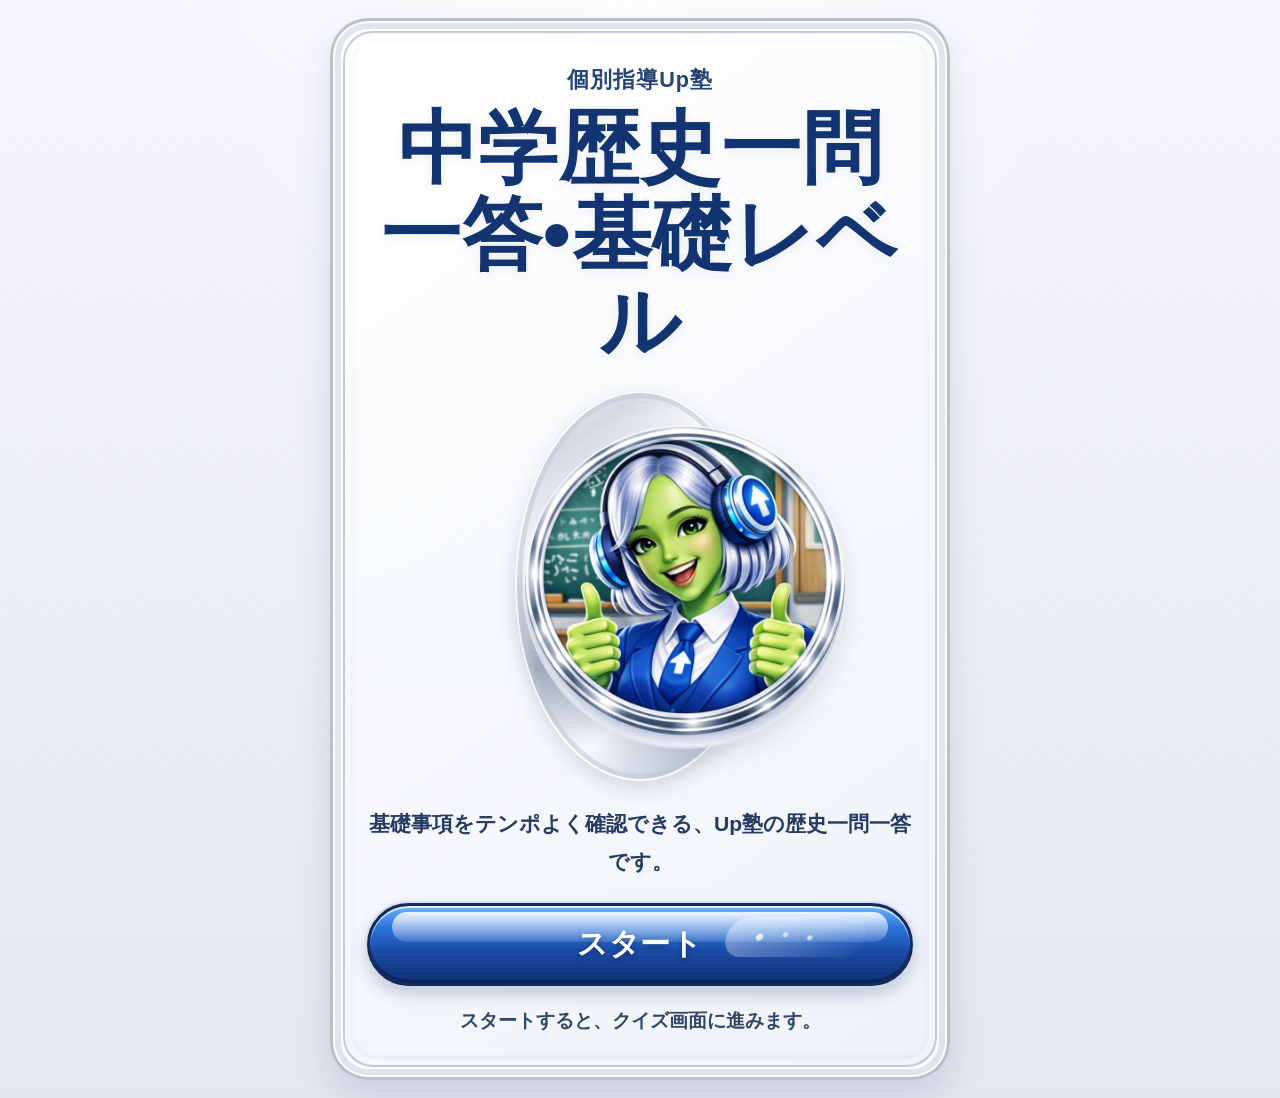
==== index.html @ de57b57d "Update index.html" ====
<!doctype html>
<html lang="ja">
<head>
  <meta charset="UTF-8" />
  <meta name="viewport" content="width=device-width, initial-scale=1.0, viewport-fit=cover" />
  <meta name="theme-color" content="#2f6fb7" />
  <title>中学歴史一問一答
    基礎レベル</title>
<style>
  :root {
    --bg-top: #f7f8fc;
    --bg-bottom: #e4e7f0;
    --panel-outer: #bcc4d5;
    --panel-mid: #eef2f8;
    --panel-inner: #ffffff;
    --text-main: #143a73;
    --text-sub: #51627e;
    --navy-deep: #123470;
    --blue-1: #6fb5ff;
    --blue-2: #2b73dc;
    --blue-3: #1b4da8;
    --blue-4: #0f2f72;
  }

  * {
    box-sizing: border-box;
  }

  html {
    -webkit-text-size-adjust: 100%;
  }

  body {
    margin: 0;
    min-height: 100svh;
    display: grid;
    place-items: center;
    padding:
      max(18px, env(safe-area-inset-top))
      14px
      max(18px, env(safe-area-inset-bottom));
    font-family: "Yu Gothic UI", "Hiragino Kaku Gothic ProN", "Yu Gothic", sans-serif;
    color: var(--text-main);
    background:
      radial-gradient(circle at top, rgba(255,255,255,0.92) 0%, rgba(255,255,255,0) 34%),
      linear-gradient(180deg, var(--bg-top) 0%, var(--bg-bottom) 100%);
    position: relative;
    overflow-x: hidden;
  }

  body::before {
    content: "";
    position: fixed;
    inset: 0;
    pointer-events: none;
    opacity: 0.22;
    background:
      repeating-linear-gradient(
        45deg,
        rgba(120, 130, 155, 0.04) 0px,
        rgba(120, 130, 155, 0.04) 2px,
        transparent 2px,
        transparent 8px
      ),
      repeating-linear-gradient(
        -45deg,
        rgba(120, 130, 155, 0.03) 0px,
        rgba(120, 130, 155, 0.03) 2px,
        transparent 2px,
        transparent 10px
      );
  }

  .cover-card {
    width: min(100%, 620px);
    position: relative;
    text-align: center;
    border-radius: 38px;
    padding: clamp(24px, 5vw, 40px) clamp(18px, 4vw, 34px);
    background:
      linear-gradient(145deg, rgba(255,255,255,0.95), rgba(239,243,249,0.95));
    border: 3px solid rgba(161, 170, 188, 0.72);
    box-shadow:
      0 0 0 2px rgba(255,255,255,0.95) inset,
      0 0 0 8px rgba(199, 206, 220, 0.52) inset,
      0 0 0 12px rgba(255,255,255,0.72) inset,
      0 16px 36px rgba(40, 58, 98, 0.14);
  }

  .cover-card::before {
    content: "";
    position: absolute;
    inset: 10px;
    border-radius: 30px;
    border: 2px solid rgba(146, 158, 184, 0.52);
    pointer-events: none;
  }

  .cover-card::after {
    content: "";
    position: absolute;
    inset: 18px;
    border-radius: 24px;
    box-shadow:
      0 1px 0 rgba(255,255,255,0.95) inset,
      0 -2px 8px rgba(127, 138, 165, 0.12) inset;
    pointer-events: none;
  }

  .cover-school {
    margin: 4px 0 12px;
    font-size: clamp(1rem, 2.8vw, 1.35rem);
    font-weight: 800;
    letter-spacing: 0.05em;
    color: #254675;
  }

  .cover-title {
    margin: 0;
    font-size: clamp(2.7rem, 9vw, 5rem);
    line-height: 1.08;
    letter-spacing: 0.01em;
    font-weight: 900;
    color: var(--navy-deep);
    text-shadow:
      0 1px 0 rgba(255,255,255,0.9),
      0 2px 10px rgba(27, 59, 116, 0.08);
  }

  .cover-image-wrap {
    display: flex;
    justify-content: center;
    margin: 26px 0 24px;
  }

  .cover-image-ring {
    position: relative;
    width: min(250px, 58vw);
    aspect-ratio: 1 / 1;
    border-radius: 50%;
    padding: 10px;
    background:
      linear-gradient(145deg, #fefefe 0%, #d3d8e3 16%, #ffffff 30%, #a8b2c4 52%, #f9fbff 72%, #c9d1df 86%, #f7f9fd 100%);
    box-shadow:
      0 0 0 2px rgba(255,255,255,0.95) inset,
      0 0 0 7px rgba(193, 200, 214, 0.55) inset,
      0 8px 20px rgba(41, 57, 91, 0.16);
  }

.cover-image {
  display: block;
  width: min(320px, 72vw);
  height: auto;
  margin: 26px auto 24px;
  border-radius: 50%;
  box-shadow:
    0 10px 26px rgba(41, 57, 91, 0.16),
    0 0 0 2px rgba(255,255,255,0.78);
}
  
  .cover-copy {
    margin: 0 0 22px;
    font-size: clamp(1.08rem, 3vw, 1.32rem);
    line-height: 1.8;
    font-weight: 800;
    color: #263b61;
  }

  .cover-start {
    position: relative;
    isolation: isolate;
    display: inline-flex;
    align-items: center;
    justify-content: center;
    width: 100%;
    min-height: 78px;
    padding: 18px 20px;
    border-radius: 999px;
    border: 3px solid #162a59;
    text-decoration: none;
    color: #ffffff;
    font-size: clamp(1.35rem, 4.8vw, 1.9rem);
    font-weight: 900;
    letter-spacing: 0.02em;
    background:
      linear-gradient(180deg, var(--blue-1) 0%, var(--blue-2) 28%, var(--blue-3) 58%, var(--blue-4) 100%);
    box-shadow:
      0 2px 0 rgba(255,255,255,0.72) inset,
      0 -3px 0 rgba(9, 18, 52, 0.48) inset,
      0 0 0 2px rgba(209, 217, 232, 0.78),
      0 8px 18px rgba(19, 44, 92, 0.24);
    text-shadow: 0 2px 6px rgba(0,0,0,0.36);
  }

  .cover-start::before {
    content: "";
    position: absolute;
    left: 4%;
    right: 4%;
    top: 8%;
    height: 38%;
    border-radius: 999px;
    background: linear-gradient(180deg, rgba(255,255,255,0.88), rgba(255,255,255,0.14));
    pointer-events: none;
  }

  .cover-start::after {
    content: "";
    position: absolute;
    right: 8%;
    top: 14%;
    width: 26%;
    height: 52%;
    border-radius: 999px;
    background:
      radial-gradient(circle at 24% 50%, rgba(255,255,255,0.92) 0 3px, transparent 4px),
      radial-gradient(circle at 42% 44%, rgba(255,255,255,0.72) 0 2px, transparent 3px),
      radial-gradient(circle at 60% 52%, rgba(255,255,255,0.78) 0 2px, transparent 3px),
      linear-gradient(135deg, rgba(255,255,255,0.45), rgba(255,255,255,0));
    transform: skewX(-16deg);
    opacity: 0.9;
    pointer-events: none;
  }

  .cover-note {
    margin: 18px 0 0;
    font-size: clamp(1rem, 2.9vw, 1.18rem);
    line-height: 1.75;
    font-weight: 800;
    color: #334765;
  }

  @media (hover: hover) and (pointer: fine) {
    .cover-start:hover {
      transform: translateY(-1px);
      filter: brightness(1.03);
    }
  }

  @media (max-width: 420px) {
    .cover-card {
      border-radius: 28px;
      padding: 22px 14px 24px;
    }

    .cover-card::before {
      inset: 8px;
      border-radius: 22px;
    }

    .cover-card::after {
      inset: 14px;
      border-radius: 18px;
    }

    .cover-image-ring {
      width: min(220px, 56vw);
    }

    .cover-start {
      min-height: 72px;
    }
  }
</style>
</head>
<body>
  <main class="cover-card">
    <p class="cover-school">個別指導Up塾</p>
    <h1 class="cover-title">中学歴史一問一答•基礎レベル</h1>
<div class="cover-image-wrap">
  <div class="cover-image-ring">
    <img
      class="cover-image"
      src="reedy-cover-hero.png"
      alt="キャラクター"
    />
  </div>
</div>
    <p class="cover-copy">基礎事項をテンポよく確認できる、Up塾の歴史一問一答です。</p>
    <a class="cover-start" href="quiz.html">スタート</a>
    <p class="cover-note">スタートすると、クイズ画面に進みます。</p>
  </main>
</body>
</html>
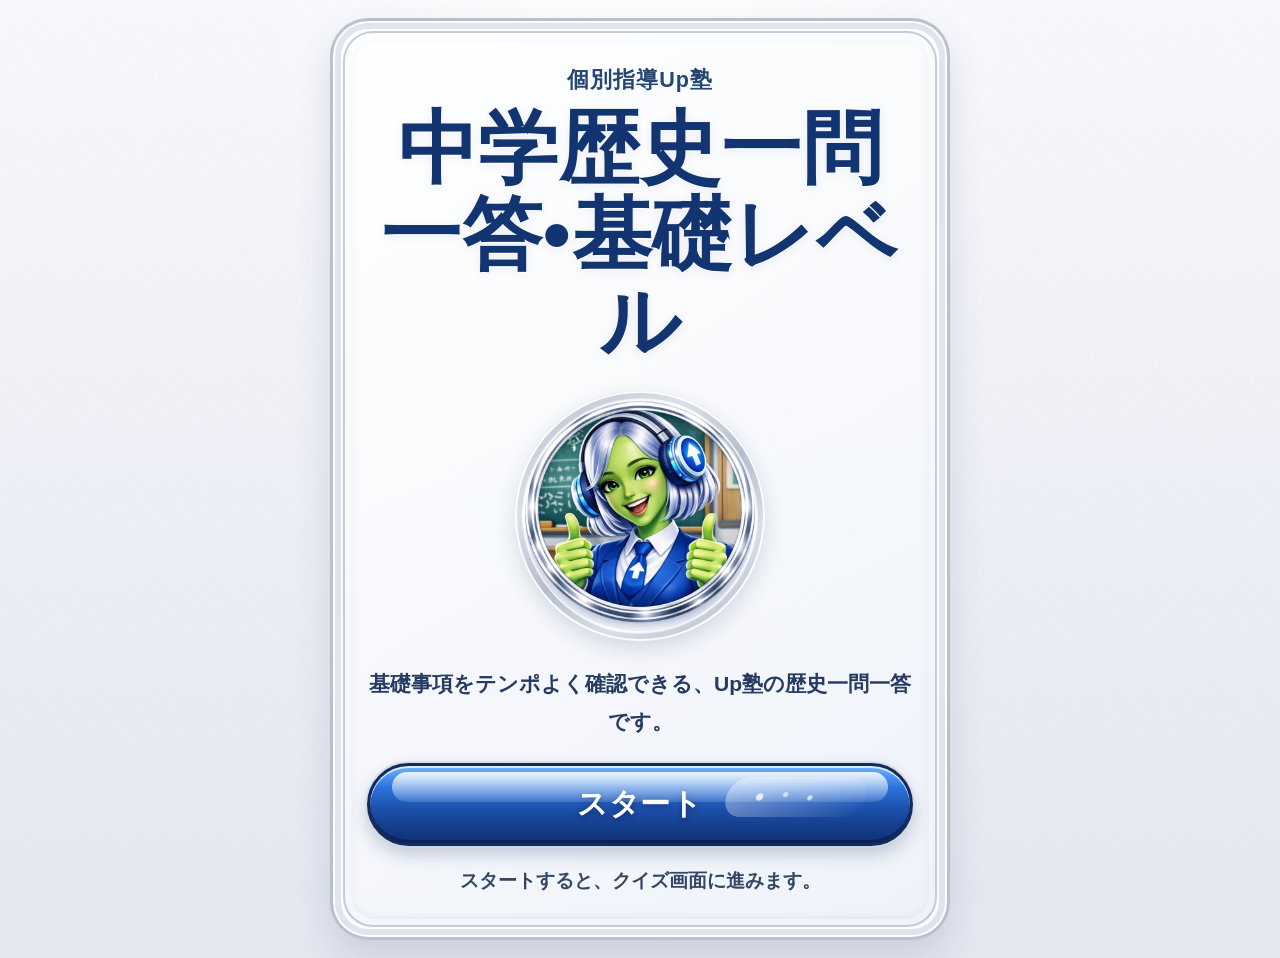
==== commit 0e218cff: "Update index.html" ====
--- a/index.html
+++ b/index.html
@@ -149,15 +149,13 @@
 
 .cover-image {
   display: block;
-  width: min(320px, 72vw);
-  height: auto;
-  margin: 26px auto 24px;
+  width: 100%;
+  height: 100%;
+  margin: 0;
+  object-fit: cover;
   border-radius: 50%;
-  box-shadow:
-    0 10px 26px rgba(41, 57, 91, 0.16),
-    0 0 0 2px rgba(255,255,255,0.78);
-}
-  
+  box-shadow: 0 0 0 2px rgba(255,255,255,0.78);
+}  
   .cover-copy {
     margin: 0 0 22px;
     font-size: clamp(1.08rem, 3vw, 1.32rem);
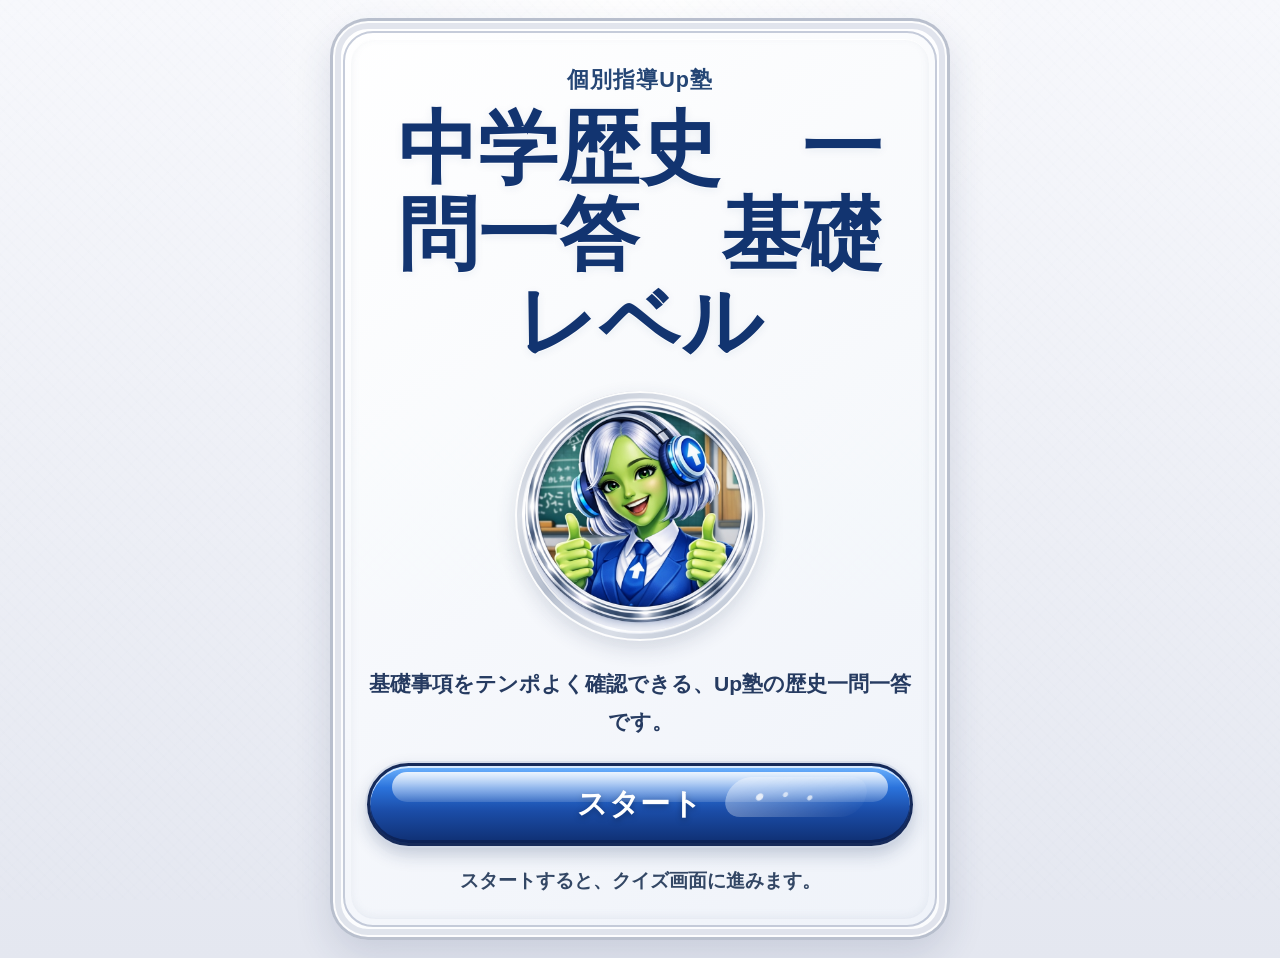
==== commit 05475cf6: "Update index.html" ====
--- a/index.html
+++ b/index.html
@@ -4,8 +4,7 @@
   <meta charset="UTF-8" />
   <meta name="viewport" content="width=device-width, initial-scale=1.0, viewport-fit=cover" />
   <meta name="theme-color" content="#2f6fb7" />
-  <title>中学歴史一問一答
-    基礎レベル</title>
+  <title>中学歴史一問一答　基礎レベル</title>
 <style>
   :root {
     --bg-top: #f7f8fc;
@@ -264,7 +263,7 @@
 <body>
   <main class="cover-card">
     <p class="cover-school">個別指導Up塾</p>
-    <h1 class="cover-title">中学歴史一問一答•基礎レベル</h1>
+    <h1 class="cover-title">中学歴史　一問一答　基礎レベル</h1>
 <div class="cover-image-wrap">
   <div class="cover-image-ring">
     <img
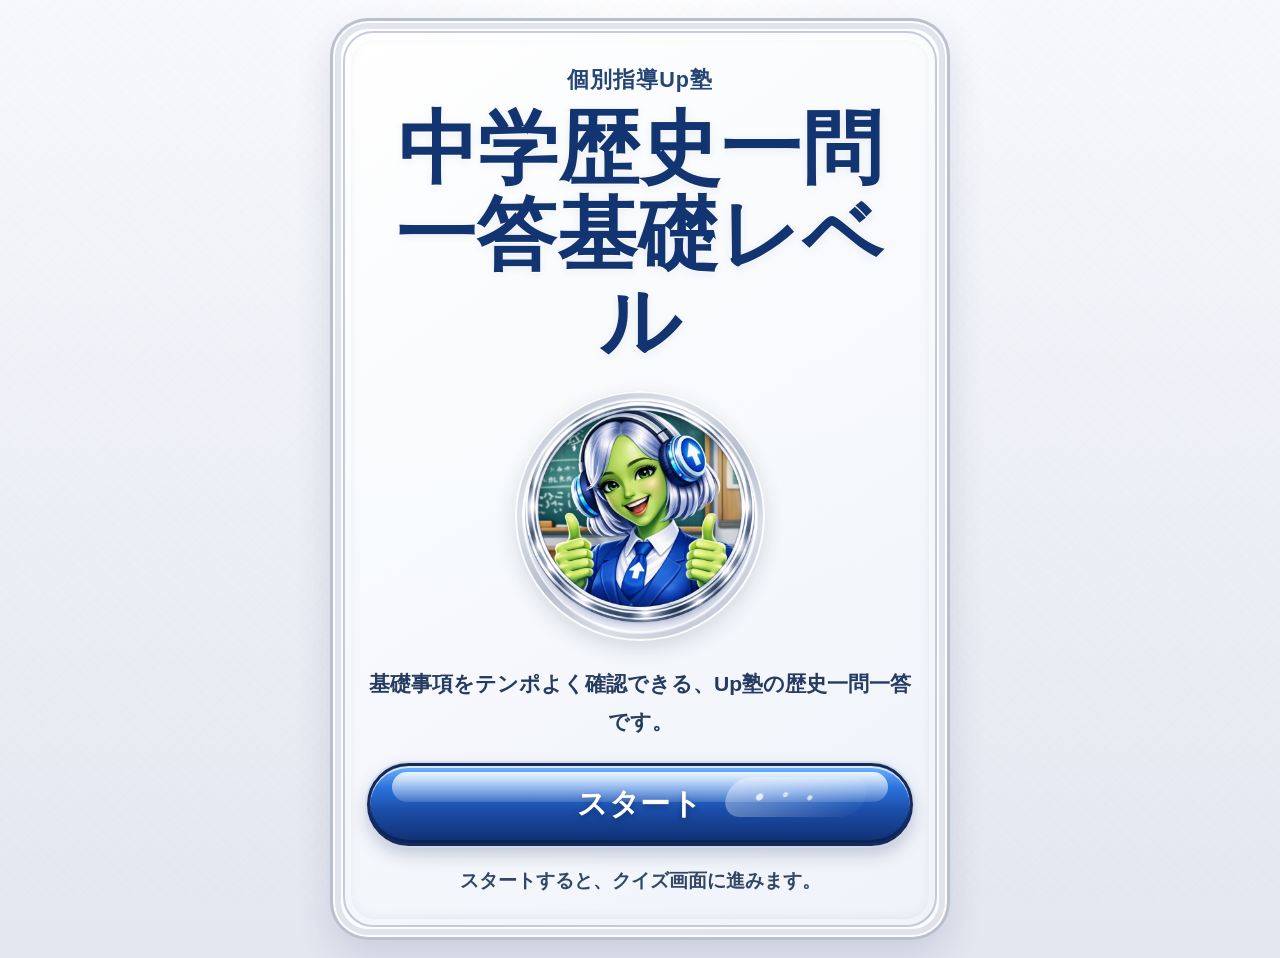
==== commit 4c486dd3: "Update index.html" ====
--- a/index.html
+++ b/index.html
@@ -4,7 +4,7 @@
   <meta charset="UTF-8" />
   <meta name="viewport" content="width=device-width, initial-scale=1.0, viewport-fit=cover" />
   <meta name="theme-color" content="#2f6fb7" />
-  <title>中学歴史一問一答　基礎レベル</title>
+  <title>中学歴史一問一答基礎レベル</title>
 <style>
   :root {
     --bg-top: #f7f8fc;
@@ -263,7 +263,7 @@
 <body>
   <main class="cover-card">
     <p class="cover-school">個別指導Up塾</p>
-    <h1 class="cover-title">中学歴史　一問一答　基礎レベル</h1>
+    <h1 class="cover-title">中学歴史一問一答基礎レベル</h1>
 <div class="cover-image-wrap">
   <div class="cover-image-ring">
     <img
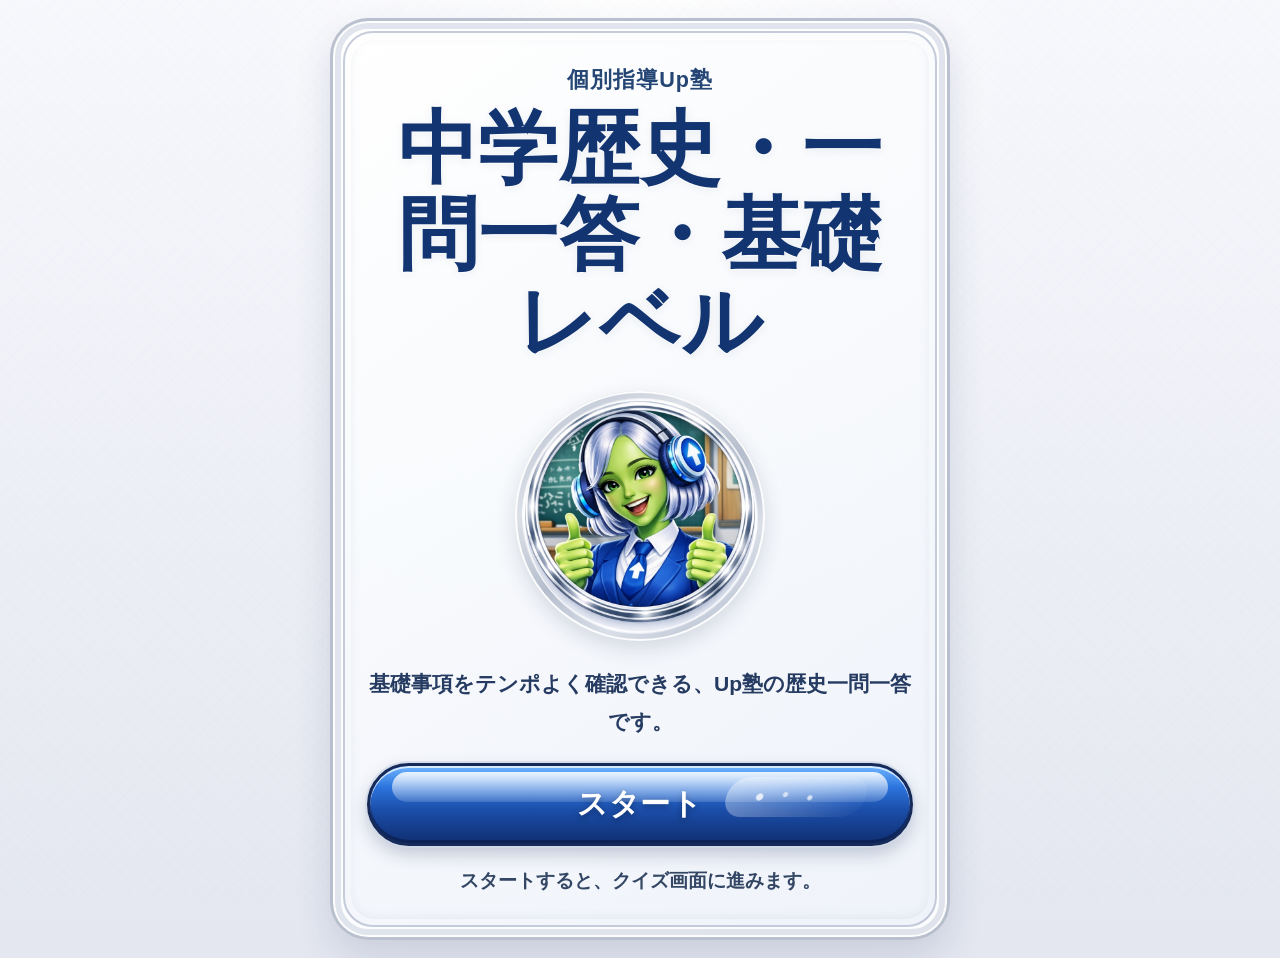
==== commit 83de541b: "Update index.html" ====
--- a/index.html
+++ b/index.html
@@ -263,7 +263,7 @@
 <body>
   <main class="cover-card">
     <p class="cover-school">個別指導Up塾</p>
-    <h1 class="cover-title">中学歴史一問一答基礎レベル</h1>
+    <h1 class="cover-title">中学歴史・一問一答・基礎レベル</h1>
 <div class="cover-image-wrap">
   <div class="cover-image-ring">
     <img
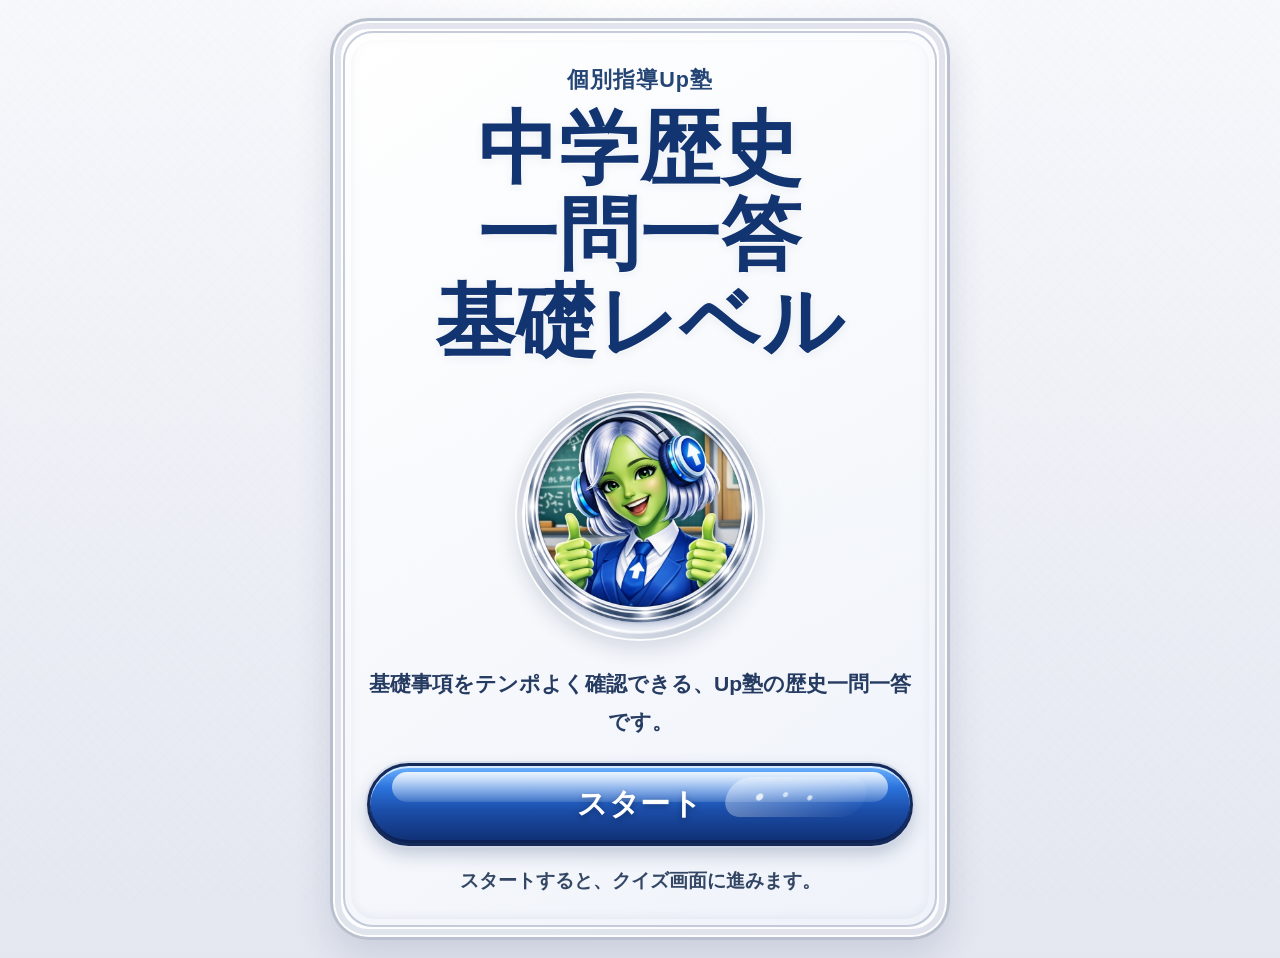
==== commit 690ae834: "Update index.html" ====
--- a/index.html
+++ b/index.html
@@ -263,7 +263,11 @@
 <body>
   <main class="cover-card">
     <p class="cover-school">個別指導Up塾</p>
-    <h1 class="cover-title">中学歴史・一問一答・基礎レベル</h1>
+    <h1 class="cover-title">
+      中学歴史<br>
+      一問一答<br>
+      基礎レベル
+    </h1>
 <div class="cover-image-wrap">
   <div class="cover-image-ring">
     <img
